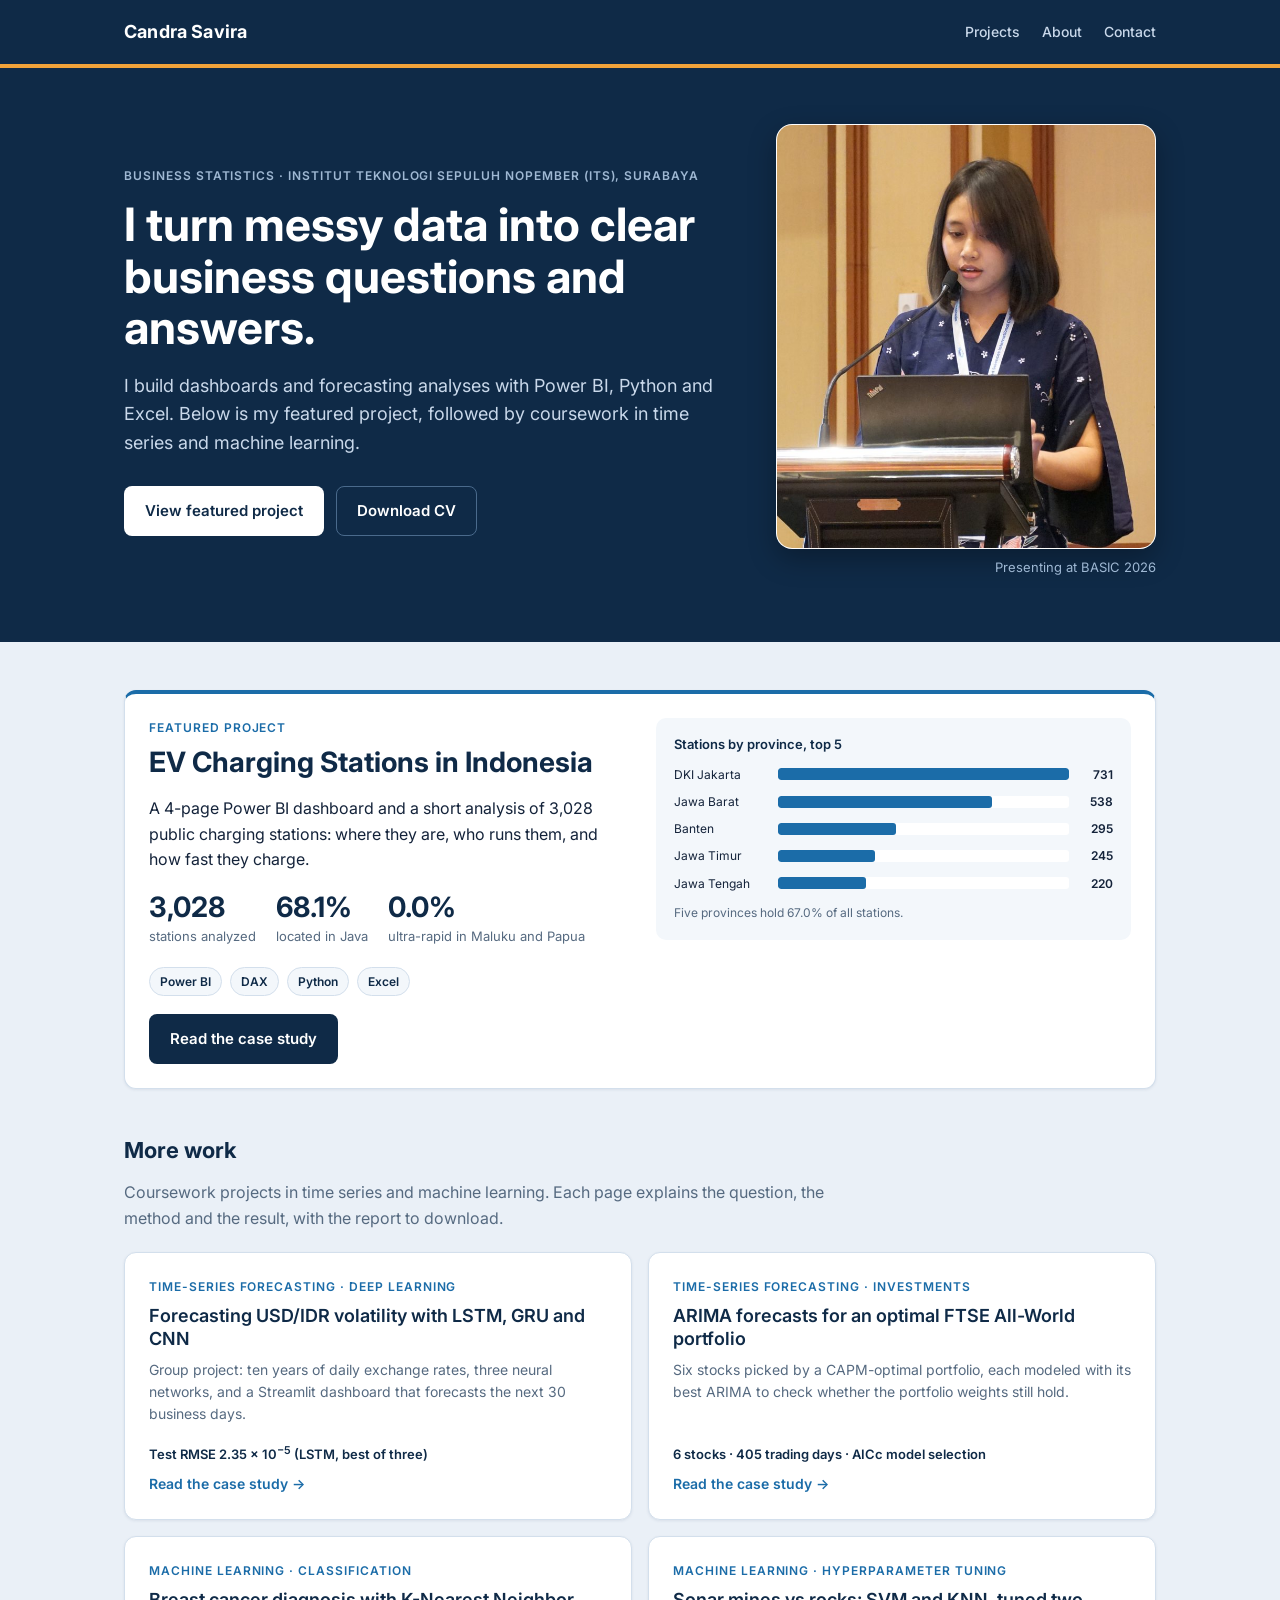
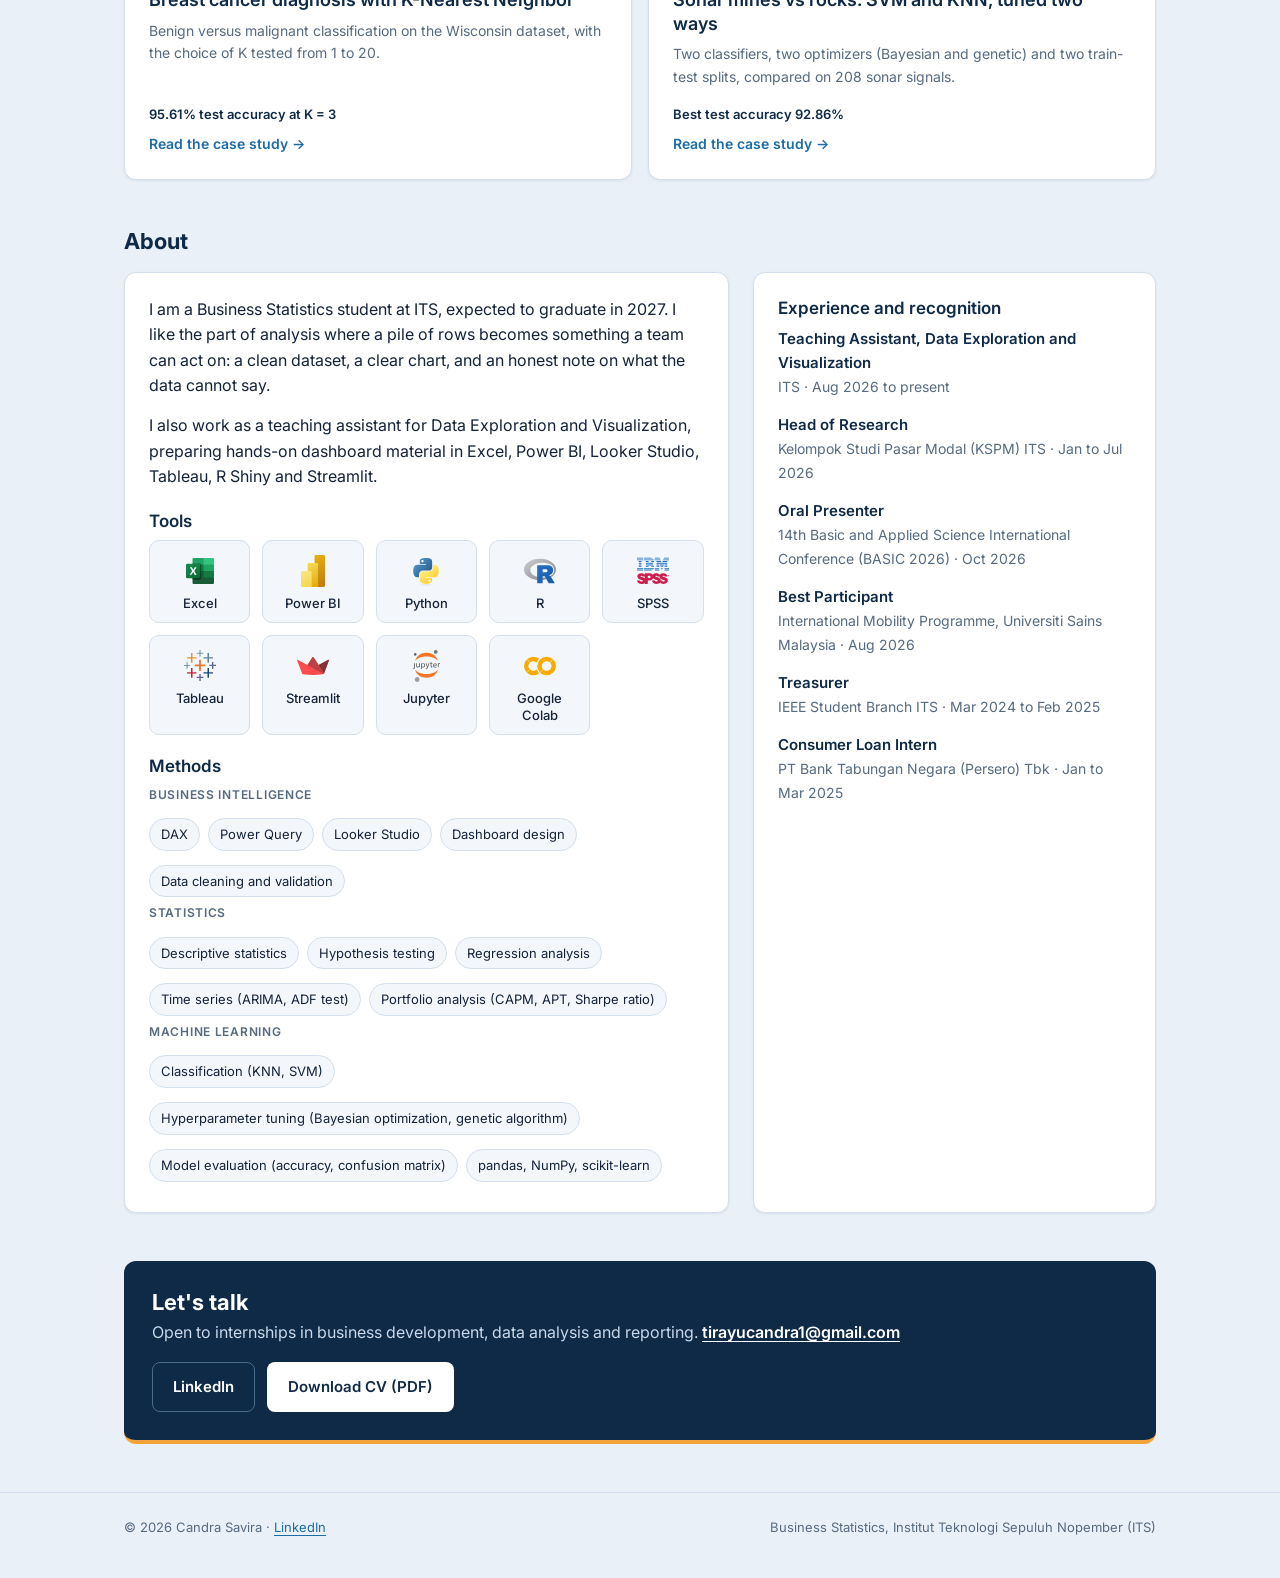
==== index.html @ d4ba43c1 "Add files via upload" ====
<!doctype html>
<html lang="en">
<head>
<meta charset="utf-8">
<meta name="viewport" content="width=device-width, initial-scale=1">
<title>Candra Savira | Data analysis and forecasting portfolio</title>
<meta name="description" content="Portfolio of Candra Savira, Business Statistics student at ITS: Power BI dashboards, time-series forecasting and machine learning projects.">
<meta property="og:title" content="Candra Savira | Data analysis and forecasting portfolio">
<meta property="og:description" content="Portfolio of Candra Savira, Business Statistics student at ITS: Power BI dashboards, time-series forecasting and machine learning projects.">
<meta property="og:type" content="website">
<meta name="theme-color" content="#0F2A47">
<link rel="icon" href="data:image/svg+xml,%3Csvg xmlns='http://www.w3.org/2000/svg' viewBox='0 0 32 32'%3E%3Crect width='32' height='32' rx='7' fill='%230F2A47'/%3E%3Crect x='7' y='17' width='4' height='8' fill='%23F2A33A'/%3E%3Crect x='14' y='11' width='4' height='14' fill='%2314A098'/%3E%3Crect x='21' y='6' width='4' height='19' fill='%231B6CA8'/%3E%3C/svg%3E">
<link rel="preconnect" href="https://fonts.googleapis.com">
<link rel="preconnect" href="https://fonts.gstatic.com" crossorigin>
<link href="https://fonts.googleapis.com/css2?family=Inter:wght@400;500;600;700&amp;display=swap" rel="stylesheet">
<link rel="stylesheet" href="assets/css/style.css">
</head>
<body>
<header class="site-header"><div class="wrap">
<a class="brand" href="index.html">Candra Savira</a>
<nav class="nav" aria-label="Main"><a href="index.html#projects">Projects</a><a href="index.html#about">About</a><a href="index.html#contact">Contact</a></nav>
</div></header>

<div class="hero"><div class="wrap hero-grid">
<div>
<div class="kicker">Business Statistics &middot; Institut Teknologi Sepuluh Nopember (ITS), Surabaya</div>
<h1>I turn messy data into clear business questions and answers.</h1>
<p>I build dashboards and forecasting analyses with Power BI, Python and Excel. Below is my featured project, followed by coursework in time series and machine learning.</p>
<div class="btns">
<a class="btn btn-primary" href="projects/ev-charging/index.html">View featured project</a>
<a class="btn btn-ghost" href="assets/files/Candra_Savira_CV.pdf" download>Download CV</a>
</div>
</div>
<figure class="portrait"><img src="assets/images/candra.jpg" alt="Candra Savira presenting at a conference podium" width="720" height="806"><figcaption>Presenting at BASIC 2026</figcaption></figure>
</div></div>

<section id="projects"><div class="wrap">
<div class="card featured">
<div>
<div class="eyebrow">Featured project</div>
<h2>EV Charging Stations in Indonesia</h2>
<p>A 4-page Power BI dashboard and a short analysis of 3,028 public charging stations: where they are, who runs them, and how fast they charge.</p>
<div class="stats">
<div class="stat"><b>3,028</b><span>stations analyzed</span></div>
<div class="stat"><b>68.1%</b><span>located in Java</span></div>
<div class="stat alt"><b>0.0%</b><span>ultra-rapid in Maluku and Papua</span></div>
</div>
<ul class="tags"><li>Power BI</li><li>DAX</li><li>Python</li><li>Excel</li></ul>
<a class="btn btn-solid" href="projects/ev-charging/index.html">Read the case study</a>
</div>
<div class="preview">
<h3>Stations by province, top 5</h3>
<div class="bar"><span>DKI Jakarta</span><i><b style="width:100.0%"></b></i><span>731</span></div><div class="bar"><span>Jawa Barat</span><i><b style="width:73.6%"></b></i><span>538</span></div><div class="bar"><span>Banten</span><i><b style="width:40.4%"></b></i><span>295</span></div><div class="bar"><span>Jawa Timur</span><i><b style="width:33.5%"></b></i><span>245</span></div><div class="bar"><span>Jawa Tengah</span><i><b style="width:30.1%"></b></i><span>220</span></div>
<small>Five provinces hold 67.0% of all stations.</small>
</div>
</div>
</div></section>

<section><div class="wrap">
<h2>More work</h2>
<p class="lead">Coursework projects in time series and machine learning. Each page explains the question, the method and the result, with the report to download.</p>
<div class="grid"><a class="card pcard" href="projects/usd-idr-volatility/index.html">
<div class="eyebrow">Time-series forecasting · Deep learning</div><h3>Forecasting USD/IDR volatility with LSTM, GRU and CNN</h3><p>Group project: ten years of daily exchange rates, three neural networks, and a Streamlit dashboard that forecasts the next 30 business days.</p><div class="num">Test RMSE 2.35 &times; 10<sup>&minus;5</sup> (LSTM, best of three)</div><span class="more">Read the case study &rarr;</span></a><a class="card pcard" href="projects/ftse-arima-portfolio/index.html">
<div class="eyebrow">Time-series forecasting · Investments</div><h3>ARIMA forecasts for an optimal FTSE All-World portfolio</h3><p>Six stocks picked by a CAPM-optimal portfolio, each modeled with its best ARIMA to check whether the portfolio weights still hold.</p><div class="num">6 stocks &middot; 405 trading days &middot; AICc model selection</div><span class="more">Read the case study &rarr;</span></a><a class="card pcard" href="projects/breast-cancer-knn/index.html">
<div class="eyebrow">Machine learning · Classification</div><h3>Breast cancer diagnosis with K-Nearest Neighbor</h3><p>Benign versus malignant classification on the Wisconsin dataset, with the choice of K tested from 1 to 20.</p><div class="num">95.61% test accuracy at K = 3</div><span class="more">Read the case study &rarr;</span></a><a class="card pcard" href="projects/sonar-svm-knn/index.html">
<div class="eyebrow">Machine learning · Hyperparameter tuning</div><h3>Sonar mines vs rocks: SVM and KNN, tuned two ways</h3><p>Two classifiers, two optimizers (Bayesian and genetic) and two train-test splits, compared on 208 sonar signals.</p><div class="num">Best test accuracy 92.86%</div><span class="more">Read the case study &rarr;</span></a></div>
</div></section>

<section id="about"><div class="wrap">
<h2>About</h2>
<div class="two">
<div class="card prose">
<p>I am a Business Statistics student at ITS, expected to graduate in 2027. I like the part of analysis where a pile of rows becomes something a team can act on: a clean dataset, a clear chart, and an honest note on what the data cannot say.</p>
<p>I also work as a teaching assistant for Data Exploration and Visualization, preparing hands-on dashboard material in Excel, Power BI, Looker Studio, Tableau, R Shiny and Streamlit.</p>
<h3 style="margin-top:20px">Tools</h3>
<ul class="tools">
<li><img src="assets/icons/excel.svg" alt="" width="32" height="32"><span>Excel</span></li>
<li><img src="assets/icons/powerbi.svg" alt="" width="32" height="32"><span>Power BI</span></li>
<li><img src="assets/icons/python.svg" alt="" width="32" height="32"><span>Python</span></li>
<li><img src="assets/icons/r.svg" alt="" width="32" height="32"><span>R</span></li>
<li><img src="assets/icons/spss.svg" alt="" width="32" height="32"><span>SPSS</span></li>
<li><img src="assets/icons/tableau.svg" alt="" width="32" height="32"><span>Tableau</span></li>
<li><img src="assets/icons/streamlit.svg" alt="" width="32" height="32"><span>Streamlit</span></li>
<li><img src="assets/icons/jupyter.svg" alt="" width="32" height="32"><span>Jupyter</span></li>
<li><img src="assets/icons/colab.svg" alt="" width="32" height="32"><span>Google Colab</span></li>
</ul>
<h3 style="margin-top:20px">Methods</h3>
<p class="mgroup">Business intelligence</p>
<ul class="chips"><li>DAX</li><li>Power Query</li><li>Looker Studio</li><li>Dashboard design</li><li>Data cleaning and validation</li></ul>
<p class="mgroup">Statistics</p>
<ul class="chips"><li>Descriptive statistics</li><li>Hypothesis testing</li><li>Regression analysis</li><li>Time series (ARIMA, ADF test)</li><li>Portfolio analysis (CAPM, APT, Sharpe ratio)</li></ul>
<p class="mgroup">Machine learning</p>
<ul class="chips"><li>Classification (KNN, SVM)</li><li>Hyperparameter tuning (Bayesian optimization, genetic algorithm)</li><li>Model evaluation (accuracy, confusion matrix)</li><li>pandas, NumPy, scikit-learn</li></ul>
</div>
<div class="card">
<h3>Experience and recognition</h3>
<ul class="list">
<li><b>Teaching Assistant, Data Exploration and Visualization</b><span>ITS &middot; Aug 2026 to present</span></li>
<li><b>Head of Research</b><span>Kelompok Studi Pasar Modal (KSPM) ITS &middot; Jan to Jul 2026</span></li>
<li><b>Oral Presenter</b><span>14th Basic and Applied Science International Conference (BASIC 2026) &middot; Oct 2026</span></li>
<li><b>Best Participant</b><span>International Mobility Programme, Universiti Sains Malaysia &middot; Aug 2026</span></li>
<li><b>Treasurer</b><span>IEEE Student Branch ITS &middot; Mar 2024 to Feb 2025</span></li>
<li><b>Consumer Loan Intern</b><span>PT Bank Tabungan Negara (Persero) Tbk &middot; Jan to Mar 2025</span></li>
</ul>
</div>
</div>
</div></section>

<div class="wrap" id="contact"><div class="contact">
<div><h2>Let's talk</h2><p>Open to internships in business development, data analysis and reporting. <a class="mail" href="mailto:tirayucandra1@gmail.com">tirayucandra1@gmail.com</a></p></div>
<div class="btns" style="margin-top:0"><a class="btn btn-ghost" href="https://www.linkedin.com/in/candra-savira-8b4373289/" target="_blank" rel="noopener">LinkedIn</a><a class="btn btn-primary" href="assets/files/Candra_Savira_CV.pdf" download>Download CV (PDF)</a></div>
</div></div>

<footer><div class="wrap"><span>&copy; 2026 Candra Savira &middot; <a href="https://www.linkedin.com/in/candra-savira-8b4373289/" target="_blank" rel="noopener">LinkedIn</a></span><span>Business Statistics, Institut Teknologi Sepuluh Nopember (ITS)</span></div></footer>
<script src="assets/site.js"></script>
</body>
</html>
---- assets/css/style.css ----
:root{
  --navy:#0F2A47; --blue:#1B6CA8; --teal:#14A098; --amber:#F2A33A; --coral:#E5533D;
  --ink:#14233A; --muted:#566A80; --line:#D3DFEC; --bg:#EAF0F7; --card:#FFFFFF; --soft:#F3F7FB;
  --radius:12px;
}
*{box-sizing:border-box}
html{scroll-behavior:smooth}
body{margin:0;background:var(--bg);color:var(--ink);font-family:'Inter',system-ui,-apple-system,'Segoe UI',sans-serif;font-size:16px;line-height:1.6;-webkit-font-smoothing:antialiased}
a{color:var(--blue);text-underline-offset:3px}
a:hover{color:var(--navy)}
img{max-width:100%;height:auto;display:block}
.wrap{max-width:1080px;margin:0 auto;padding:0 24px}

/* header */
.site-header{background:var(--navy);border-bottom:4px solid var(--amber);position:sticky;top:0;z-index:20}
.site-header .wrap{display:flex;align-items:center;justify-content:space-between;gap:16px;min-height:64px;flex-wrap:wrap}
.brand{color:#fff;font-weight:700;font-size:18px;text-decoration:none;letter-spacing:.01em}
.brand:hover{color:#fff}
.nav{display:flex;gap:22px;flex-wrap:wrap}
.nav a{color:#C9D8EA;text-decoration:none;font-size:14px;font-weight:500;padding:6px 0}
.nav a:hover,.nav a[aria-current]{color:#fff}

/* hero */
.hero{background:var(--navy);color:#fff;padding:56px 0 64px}
.kicker{font-size:12px;font-weight:600;letter-spacing:.08em;text-transform:uppercase;color:#9FB8D3}
.hero h1{margin:14px 0 0;font-size:clamp(30px,5vw,46px);line-height:1.12;font-weight:700;max-width:760px}
.hero p{margin:18px 0 0;font-size:18px;color:#C9D8EA;max-width:640px}
.btns{display:flex;flex-wrap:wrap;gap:12px;margin-top:28px}
.btn{display:inline-block;font-weight:600;font-size:15px;text-decoration:none;padding:12px 20px;border-radius:8px;border:1px solid transparent;transition:transform .12s ease}
.btn:hover{transform:translateY(-1px)}
.btn-primary{background:var(--amber);color:var(--navy)}
.btn-primary:hover{color:var(--navy)}
.btn-ghost{background:transparent;color:#fff;border-color:#4A6A8C}
.btn-ghost:hover{color:#fff;border-color:#fff}
.btn-solid{background:var(--navy);color:#fff}
.btn-solid:hover{color:#fff;background:var(--blue)}
.btn-line{background:#fff;color:var(--navy);border-color:#B9C9DB}
.btn-line:hover{border-color:var(--navy);color:var(--navy)}

/* sections */
section{padding:48px 0 0}
h2{margin:0 0 16px;font-size:22px;line-height:1.25;font-weight:700;color:var(--navy)}
h3{margin:0 0 8px;font-size:17px;line-height:1.3;font-weight:600;color:var(--navy)}
.lead{color:var(--muted);max-width:720px;margin:0 0 20px}
.card{background:var(--card);border:1px solid var(--line);border-radius:var(--radius);padding:24px;box-shadow:0 1px 3px rgba(15,42,71,.08)}

/* featured */
.featured{display:grid;grid-template-columns:minmax(0,1fr) minmax(0,1fr);gap:32px;border-top:4px solid var(--blue)}
.eyebrow{font-size:12px;font-weight:600;letter-spacing:.08em;text-transform:uppercase;color:var(--coral)}
.featured h2{font-size:28px;margin-top:8px}
.stats{display:flex;flex-wrap:wrap;gap:20px;margin:18px 0}
.stat b{display:block;font-size:28px;line-height:1.15;color:var(--blue)}
.stat.alt b{color:var(--coral)}
.stat span{font-size:13px;color:var(--muted)}
.tags{display:flex;flex-wrap:wrap;gap:8px;margin:0 0 18px;padding:0;list-style:none}
.tags li{font-size:12px;font-weight:600;padding:4px 10px;border-radius:999px;background:var(--soft);color:var(--navy);border:1px solid var(--line)}
.preview{background:var(--soft);border-radius:10px;padding:18px;align-self:start}
.preview h3{font-size:13px;margin-bottom:12px}
.bar{display:grid;grid-template-columns:96px 1fr 36px;gap:8px;align-items:center;font-size:12px;margin-bottom:8px}
.bar i{display:block;height:12px;background:#fff;border-radius:3px;overflow:hidden}
.bar i b{display:block;height:100%;background:var(--blue);border-radius:3px}
.bar span:last-child{text-align:right;font-weight:600}
.preview small{display:block;margin-top:10px;color:var(--muted);font-size:12px}

/* project grid */
.grid{display:grid;grid-template-columns:repeat(2,minmax(0,1fr));gap:16px}
.pcard{display:flex;flex-direction:column;gap:8px;text-decoration:none;color:inherit;transition:transform .12s ease,box-shadow .12s ease}
.pcard:hover{transform:translateY(-2px);box-shadow:0 6px 18px rgba(15,42,71,.12);color:inherit}
.pcard .eyebrow{color:var(--teal)}
.pcard h3{font-size:18px;margin:0}
.pcard p{margin:0;font-size:14px;color:var(--muted)}
.pcard .num{font-size:13px;font-weight:600;color:var(--navy);margin-top:auto;padding-top:8px}
.pcard .more{font-size:14px;font-weight:600;color:var(--blue)}

/* about */
.two{display:grid;grid-template-columns:minmax(0,3fr) minmax(0,2fr);gap:24px}
.list{margin:0;padding:0;list-style:none;display:flex;flex-direction:column;gap:14px}
.list li{font-size:15px}
.list b{display:block;color:var(--navy);font-weight:600}
.list span{color:var(--muted);font-size:14px}
.chips{display:flex;flex-wrap:wrap;gap:8px;margin:0;padding:0;list-style:none}
.prose .chips{padding-left:0;margin:0 0 0}
.chips li{font-size:13px;padding:5px 11px;border-radius:999px;background:var(--soft);border:1px solid var(--line)}

/* contact */
.contact{margin:48px 0;background:var(--navy);color:#fff;border-radius:var(--radius);padding:28px;display:flex;flex-wrap:wrap;align-items:center;justify-content:space-between;gap:16px;border-bottom:4px solid var(--amber)}
.contact h2{color:#fff;margin:0}
.contact p{margin:4px 0 0;color:#C9D8EA}
.contact a.mail{color:#fff;font-weight:600}

/* project pages */
.phead{background:var(--navy);color:#fff;padding:36px 0 44px}
.back{display:inline-block;color:#9FB8D3;text-decoration:none;font-size:14px;margin-bottom:20px}
.back:hover{color:#fff}
.phead h1{margin:10px 0 0;font-size:clamp(28px,4.2vw,40px);line-height:1.15;font-weight:700;max-width:820px}
.phead p{margin:14px 0 0;color:#C9D8EA;font-size:17px;max-width:720px}
.meta{display:flex;flex-wrap:wrap;gap:8px 28px;margin-top:22px;font-size:13px;color:#9FB8D3}
.meta b{color:#fff;font-weight:600}
.pbody{padding-bottom:16px}
.statrow{display:grid;grid-template-columns:repeat(auto-fit,minmax(180px,1fr));gap:16px;margin-top:-28px;position:relative}
.statrow .card{padding:18px 20px;border-top:4px solid var(--blue)}
.statrow .card:nth-child(2){border-top-color:var(--teal)}
.statrow .card:nth-child(3){border-top-color:var(--amber)}
.statrow .card:nth-child(4){border-top-color:var(--coral)}
.statrow b{display:block;font-size:26px;line-height:1.2;color:var(--navy)}
.statrow span{font-size:13px;color:var(--muted)}
.prose p{margin:0 0 14px;max-width:760px}
.prose ul,.prose ol{margin:0 0 14px;padding-left:22px;max-width:760px}
.prose li{margin-bottom:6px}
figure{margin:0 0 20px}
figure img{border-radius:10px;border:1px solid var(--line);background:#fff}
figcaption{font-size:13px;color:var(--muted);margin-top:8px}
.shots{display:grid;grid-template-columns:repeat(2,minmax(0,1fr));gap:16px}
.shots figure{margin:0}
table{border-collapse:collapse;width:100%;font-size:14px;background:#fff}
th,td{padding:10px 12px;border-bottom:1px solid var(--line);text-align:left;vertical-align:top}
th{background:var(--soft);color:var(--navy);font-weight:600;font-size:13px}
td.n,th.n{text-align:right;font-variant-numeric:tabular-nums}
tr.best td{background:#EAF6F5;font-weight:600}
.tablewrap{overflow-x:auto;border:1px solid var(--line);border-radius:10px}
.callout{border-left:4px solid var(--amber);background:#FFF8EA;border-radius:8px;padding:16px 18px;max-width:760px}
.callout h3{margin-bottom:6px}
.callout ul{margin:0;padding-left:20px}
.files{display:flex;flex-wrap:wrap;gap:12px}
footer{border-top:1px solid var(--line);padding:24px 0 40px;font-size:13px;color:var(--muted)}
footer .wrap{display:flex;flex-wrap:wrap;justify-content:space-between;gap:8px}

@media (max-width:760px){
  .featured,.two,.grid,.shots{grid-template-columns:minmax(0,1fr)}
  .hero{padding:40px 0 48px}
  .wrap{padding:0 18px}
  .bar{grid-template-columns:84px 1fr 34px}
}
@media (prefers-reduced-motion:reduce){*{transition:none!important;scroll-behavior:auto!important}}

/* hero portrait */
.hero-grid{display:grid;grid-template-columns:minmax(0,1.5fr) minmax(0,1fr);gap:40px;align-items:center}
.portrait{margin:0}
.portrait img{width:100%;max-width:380px;margin-left:auto;border-radius:16px;border:3px solid var(--amber);box-shadow:0 12px 32px rgba(0,0,0,.35)}
.portrait figcaption{max-width:380px;margin:8px 0 0 auto;font-size:13px;color:#9FB8D3;text-align:right}
/* tools */
.tools{display:grid;grid-template-columns:repeat(auto-fill,minmax(92px,1fr));gap:12px;margin:0;padding:0;list-style:none}
.prose .tools{padding-left:0}
.tools li{display:flex;flex-direction:column;align-items:center;gap:8px;padding:14px 8px 10px;background:var(--soft);border:1px solid var(--line);border-radius:10px;font-size:13px;font-weight:500;margin:0}
.tools img{width:32px;height:32px;object-fit:contain}
/* interactive embed */
.embed{position:relative;height:0;padding-bottom:62.25%;border:1px solid var(--line);border-radius:10px;overflow:hidden;background:#fff}
.embed iframe{position:absolute;inset:0;width:100%;height:100%;border:0}
.note{font-size:13px;color:var(--muted);margin-top:10px}
@media (max-width:760px){
  .hero-grid{grid-template-columns:minmax(0,1fr);gap:28px}
  .portrait img{max-width:300px;margin:0}
  .portrait figcaption{margin:8px 0 0;text-align:left}
  .embed{padding-bottom:110%}
}

.mgroup{margin:12px 0 6px;font-size:12px;font-weight:600;letter-spacing:.06em;text-transform:uppercase;color:var(--muted)}
.chips{margin-bottom:4px}
.tools li span{text-align:center;line-height:1.3}

/* v3: calmer palette — navy, blue, one amber accent */
.btn-primary{background:#FFFFFF;color:var(--navy)}
.btn-primary:hover{background:#EAF0F7;color:var(--navy)}
.eyebrow,.pcard .eyebrow{color:var(--blue)}
.stat b,.stat.alt b{color:var(--navy)}
.statrow .card,.statrow .card:nth-child(2),.statrow .card:nth-child(3),.statrow .card:nth-child(4){border-top-color:var(--blue)}
.portrait img{border:1px solid rgba(255,255,255,.28);box-shadow:0 10px 28px rgba(0,0,0,.3)}
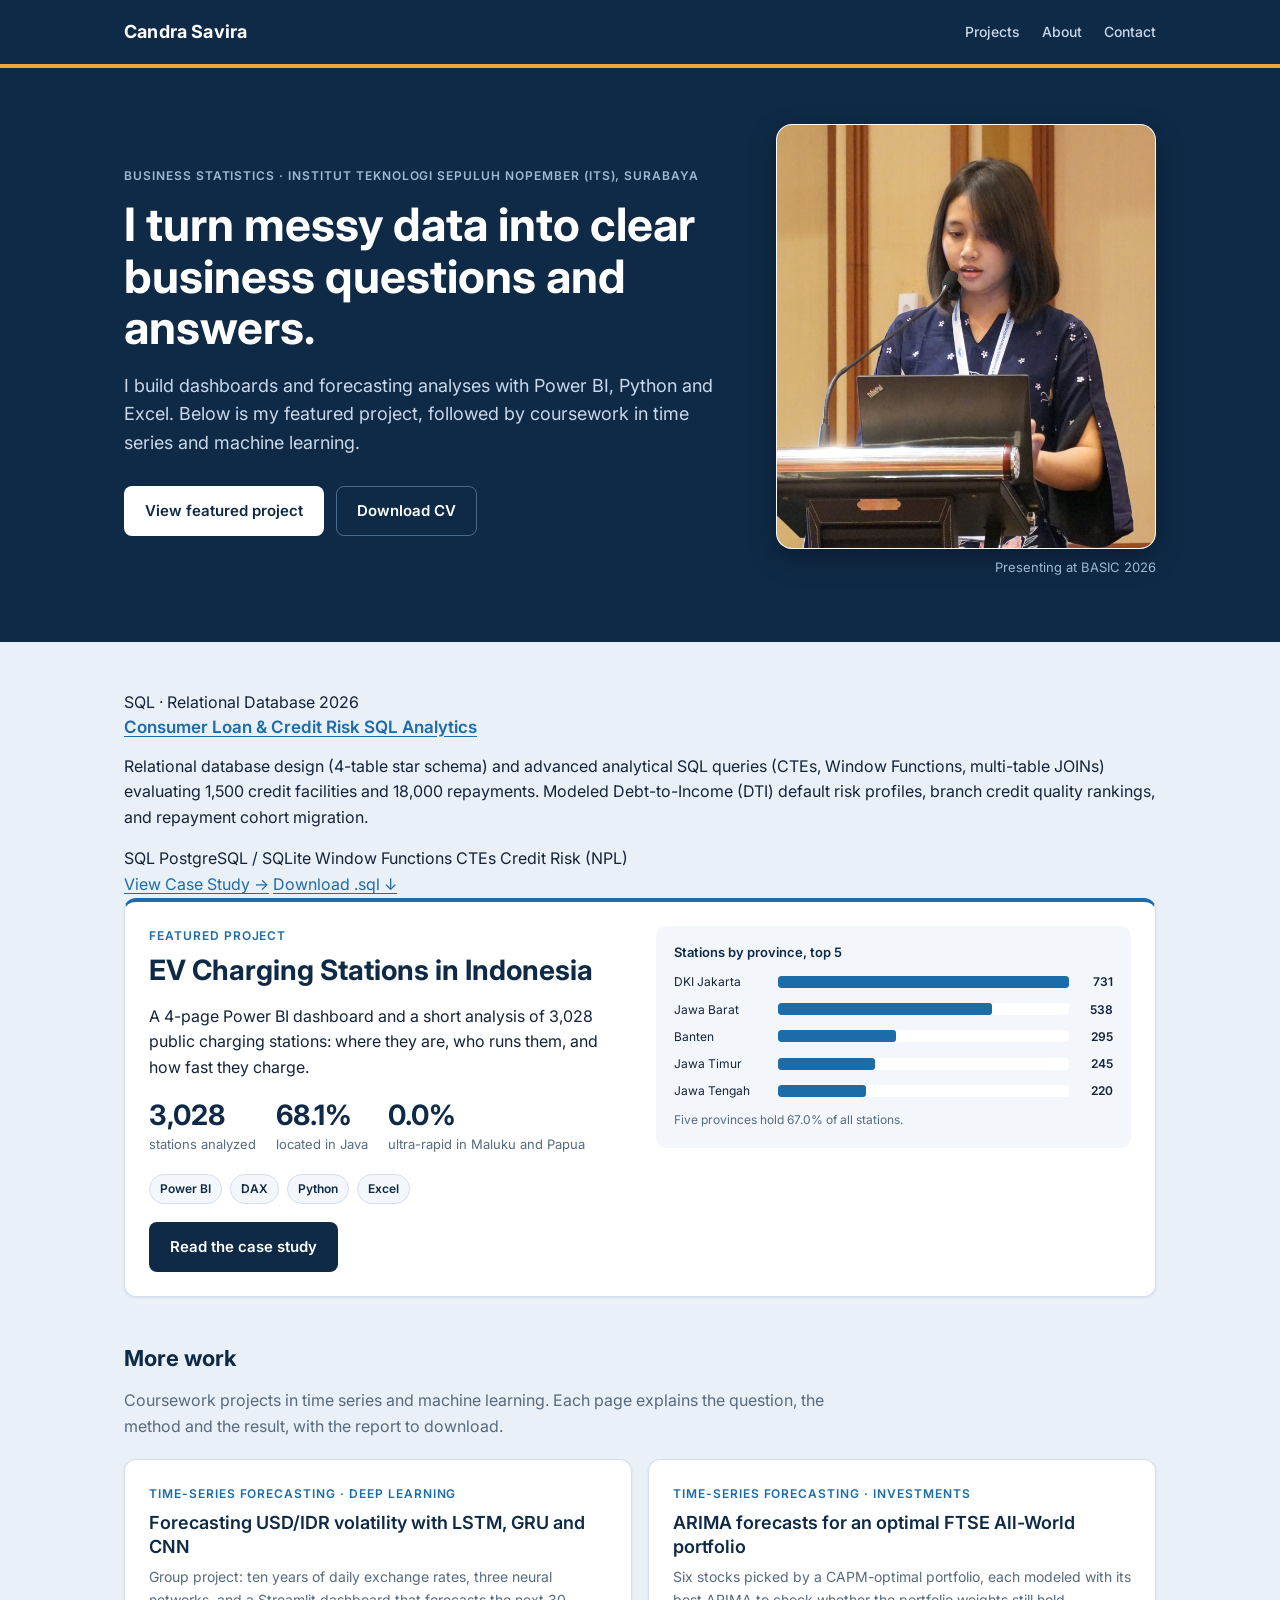
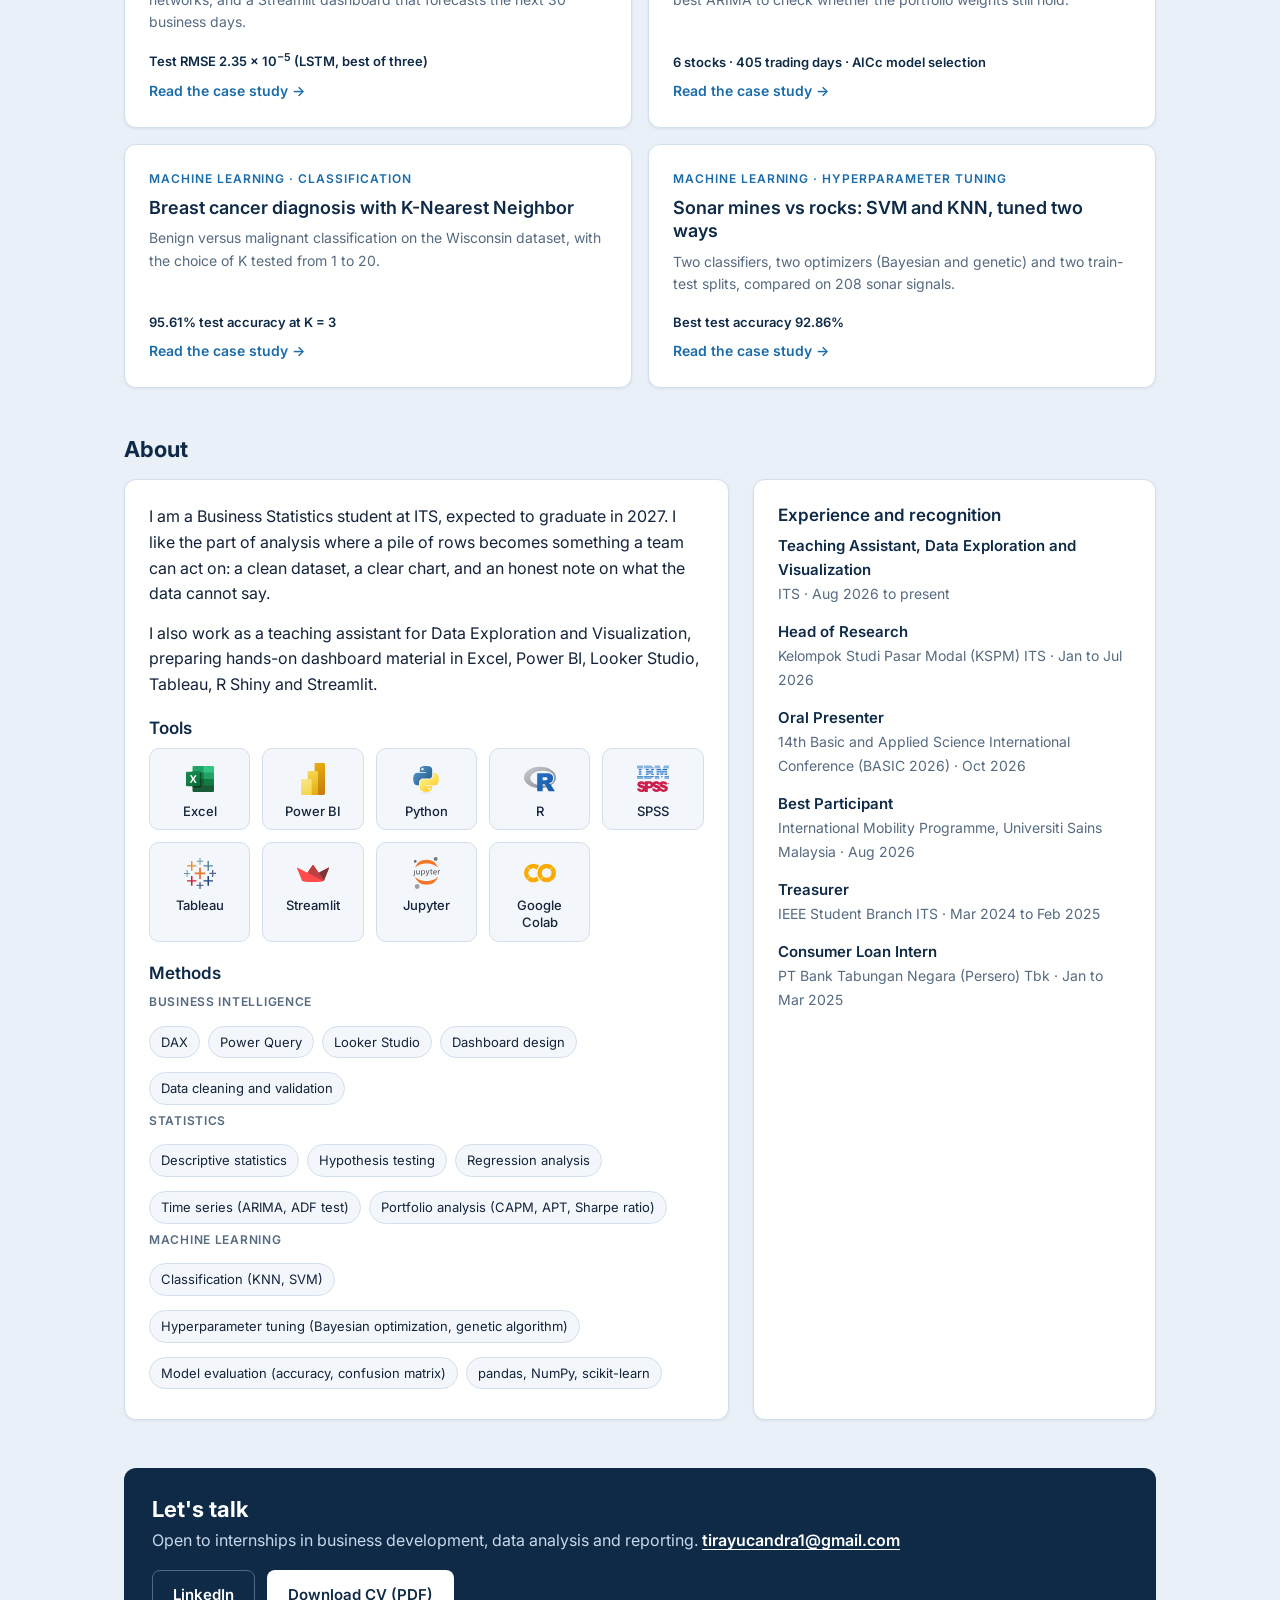
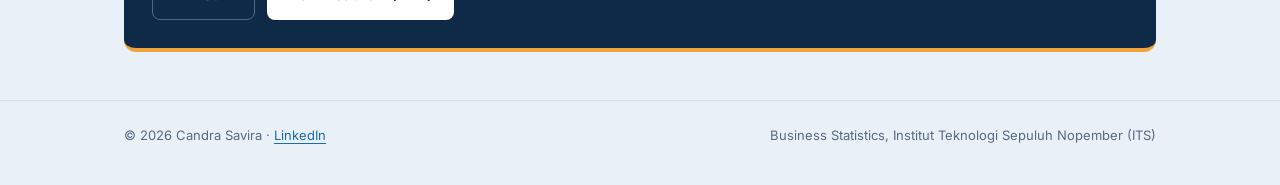
==== commit c6711c0d: "Update index.html" ====
--- a/index.html
+++ b/index.html
@@ -35,7 +35,32 @@
 </div></div>
 
 <section id="projects"><div class="wrap">
-<div class="card featured">
+<div class="project-card" data-category="sql-database">
+  <div class="project-card-header">
+    <span class="badge badge-primary">SQL · Relational Database</span>
+    <span class="project-year">2026</span>
+  </div>
+  <div class="project-card-body">
+    <h3 class="project-card-title">
+      <a href="projects/consumer-loan-sql/index.html">Consumer Loan &amp; Credit Risk SQL Analytics</a>
+    </h3>
+    <p class="project-card-desc">
+      Relational database design (4-table star schema) and advanced analytical SQL queries (CTEs, Window Functions, multi-table JOINs) evaluating 1,500 credit facilities and 18,000 repayments. Modeled Debt-to-Income (DTI) default risk profiles, branch credit quality rankings, and repayment cohort migration.
+    </p>
+    <div class="project-tech-stack">
+      <span class="tech-tag">SQL</span>
+      <span class="tech-tag">PostgreSQL / SQLite</span>
+      <span class="tech-tag">Window Functions</span>
+      <span class="tech-tag">CTEs</span>
+      <span class="tech-tag">Credit Risk (NPL)</span>
+    </div>
+  </div>
+  <div class="project-card-footer">
+    <a class="btn-link" href="projects/consumer-loan-sql/index.html">View Case Study &rarr;</a>
+    <a class="btn-link-sec" href="projects/consumer-loan-sql/assets/analytics_queries.sql" download>Download .sql &darr;</a>
+  </div>
+</div>
+  <div class="card featured">
 <div>
 <div class="eyebrow">Featured project</div>
 <h2>EV Charging Stations in Indonesia</h2>
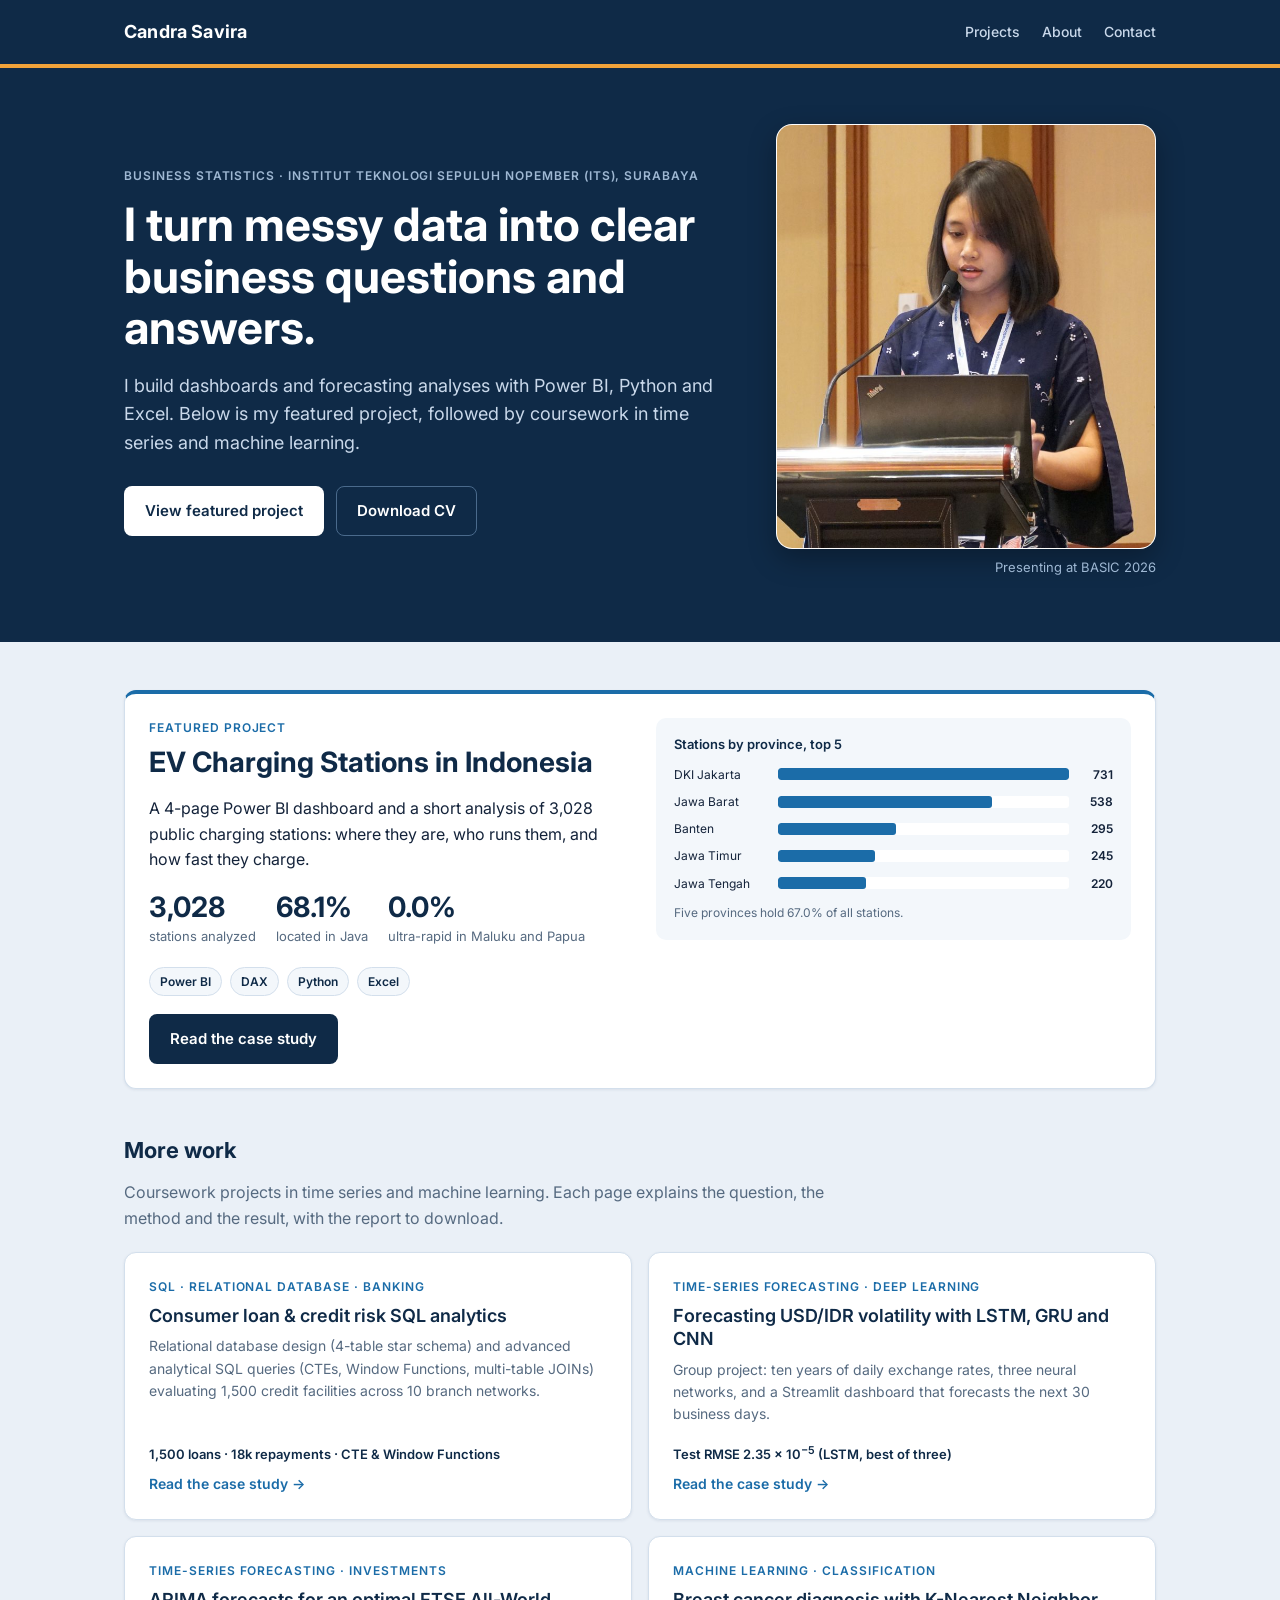
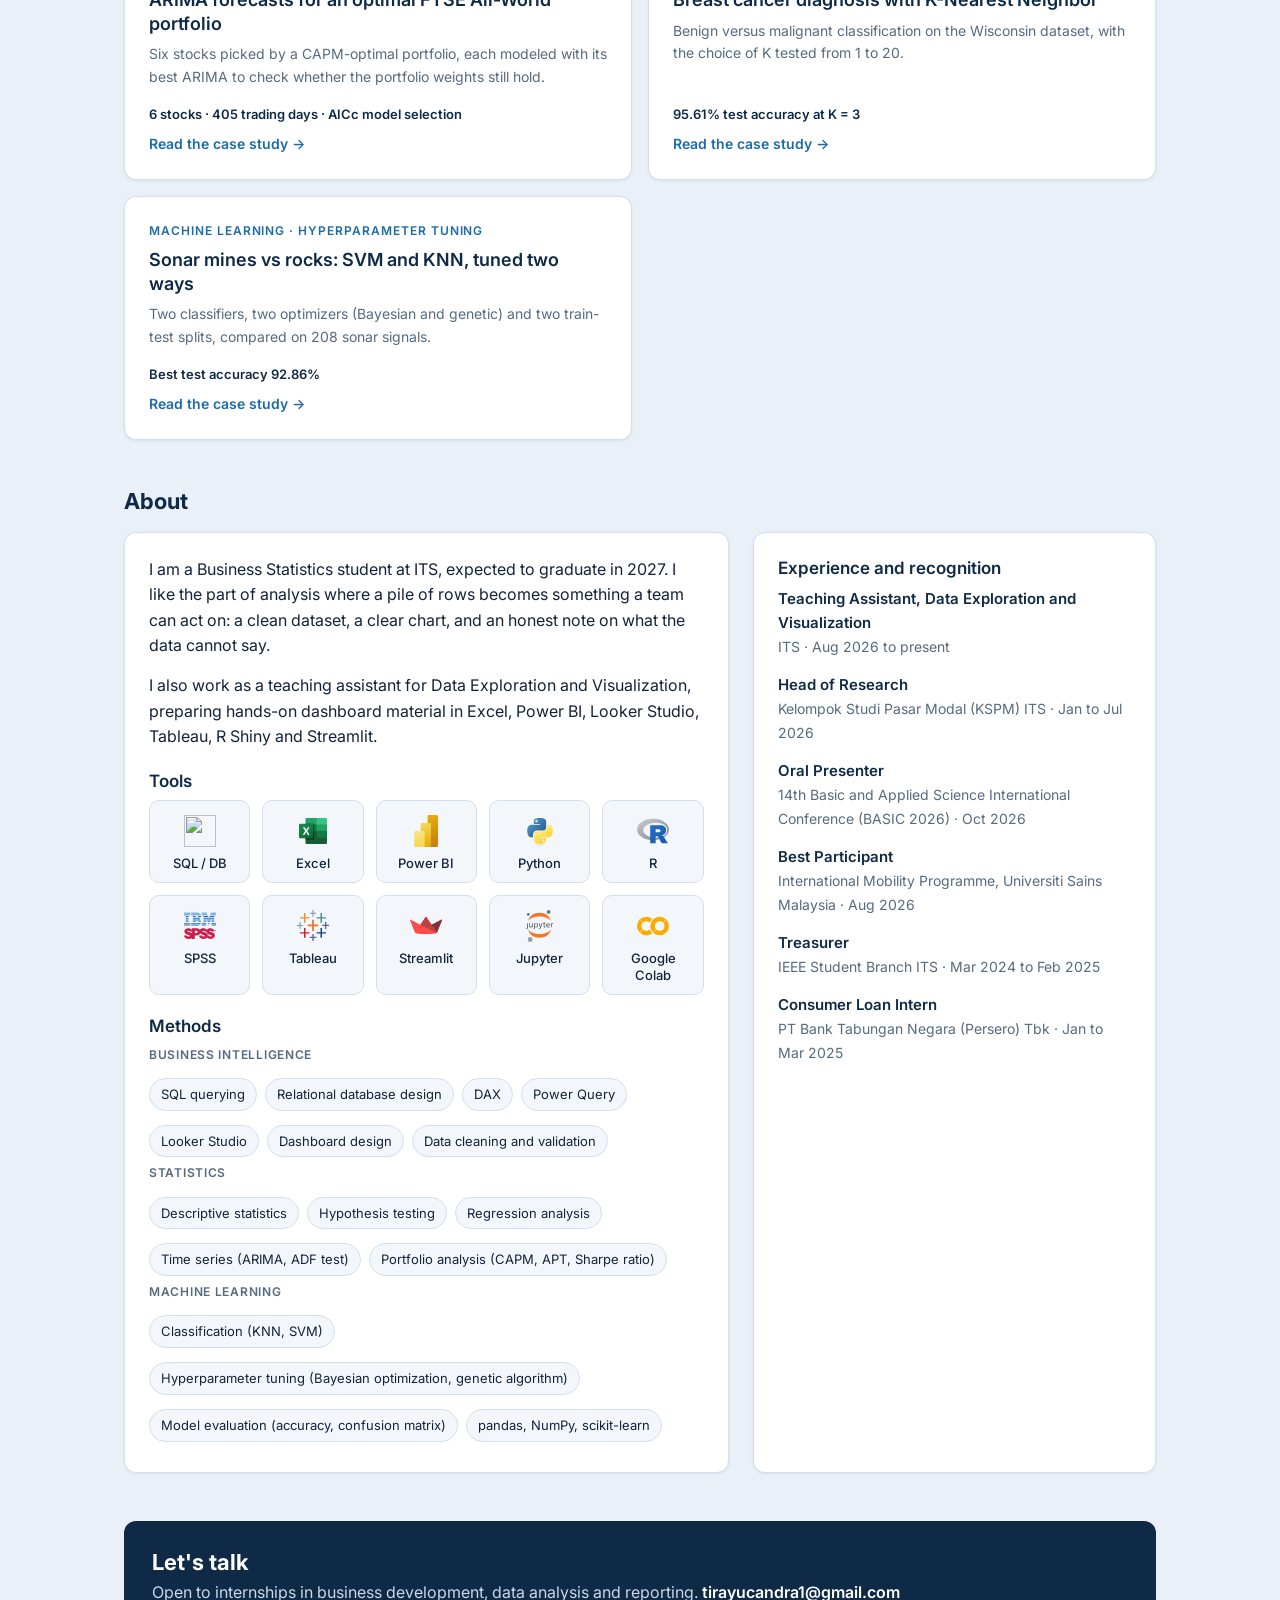
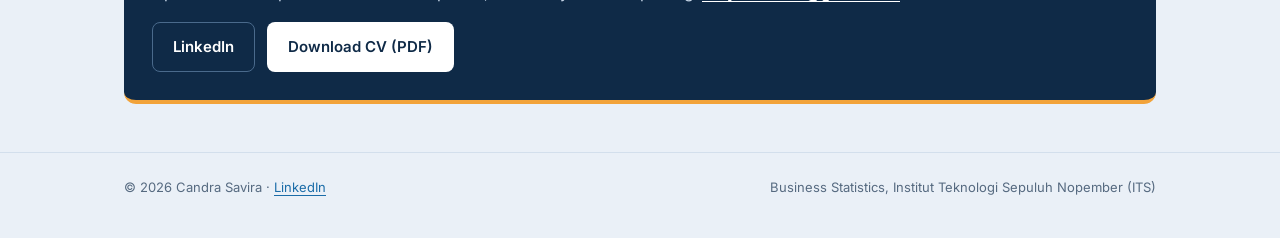
==== commit 0f3d455a: "Add files via upload" ====
--- a/index.html
+++ b/index.html
@@ -35,32 +35,7 @@
 </div></div>
 
 <section id="projects"><div class="wrap">
-<div class="project-card" data-category="sql-database">
-  <div class="project-card-header">
-    <span class="badge badge-primary">SQL · Relational Database</span>
-    <span class="project-year">2026</span>
-  </div>
-  <div class="project-card-body">
-    <h3 class="project-card-title">
-      <a href="projects/consumer-loan-sql/index.html">Consumer Loan &amp; Credit Risk SQL Analytics</a>
-    </h3>
-    <p class="project-card-desc">
-      Relational database design (4-table star schema) and advanced analytical SQL queries (CTEs, Window Functions, multi-table JOINs) evaluating 1,500 credit facilities and 18,000 repayments. Modeled Debt-to-Income (DTI) default risk profiles, branch credit quality rankings, and repayment cohort migration.
-    </p>
-    <div class="project-tech-stack">
-      <span class="tech-tag">SQL</span>
-      <span class="tech-tag">PostgreSQL / SQLite</span>
-      <span class="tech-tag">Window Functions</span>
-      <span class="tech-tag">CTEs</span>
-      <span class="tech-tag">Credit Risk (NPL)</span>
-    </div>
-  </div>
-  <div class="project-card-footer">
-    <a class="btn-link" href="projects/consumer-loan-sql/index.html">View Case Study &rarr;</a>
-    <a class="btn-link-sec" href="projects/consumer-loan-sql/assets/analytics_queries.sql" download>Download .sql &darr;</a>
-  </div>
-</div>
-  <div class="card featured">
+<div class="card featured">
 <div>
 <div class="eyebrow">Featured project</div>
 <h2>EV Charging Stations in Indonesia</h2>
@@ -84,7 +59,8 @@
 <section><div class="wrap">
 <h2>More work</h2>
 <p class="lead">Coursework projects in time series and machine learning. Each page explains the question, the method and the result, with the report to download.</p>
-<div class="grid"><a class="card pcard" href="projects/usd-idr-volatility/index.html">
+<div class="grid"><a class="card pcard" href="projects/consumer-loan-sql/index.html">
+<div class="eyebrow">SQL · Relational Database · Banking</div><h3>Consumer loan &amp; credit risk SQL analytics</h3><p>Relational database design (4-table star schema) and advanced analytical SQL queries (CTEs, Window Functions, multi-table JOINs) evaluating 1,500 credit facilities across 10 branch networks.</p><div class="num">1,500 loans &middot; 18k repayments &middot; CTE &amp; Window Functions</div><span class="more">Read the case study &rarr;</span></a><a class="card pcard" href="projects/usd-idr-volatility/index.html">
 <div class="eyebrow">Time-series forecasting · Deep learning</div><h3>Forecasting USD/IDR volatility with LSTM, GRU and CNN</h3><p>Group project: ten years of daily exchange rates, three neural networks, and a Streamlit dashboard that forecasts the next 30 business days.</p><div class="num">Test RMSE 2.35 &times; 10<sup>&minus;5</sup> (LSTM, best of three)</div><span class="more">Read the case study &rarr;</span></a><a class="card pcard" href="projects/ftse-arima-portfolio/index.html">
 <div class="eyebrow">Time-series forecasting · Investments</div><h3>ARIMA forecasts for an optimal FTSE All-World portfolio</h3><p>Six stocks picked by a CAPM-optimal portfolio, each modeled with its best ARIMA to check whether the portfolio weights still hold.</p><div class="num">6 stocks &middot; 405 trading days &middot; AICc model selection</div><span class="more">Read the case study &rarr;</span></a><a class="card pcard" href="projects/breast-cancer-knn/index.html">
 <div class="eyebrow">Machine learning · Classification</div><h3>Breast cancer diagnosis with K-Nearest Neighbor</h3><p>Benign versus malignant classification on the Wisconsin dataset, with the choice of K tested from 1 to 20.</p><div class="num">95.61% test accuracy at K = 3</div><span class="more">Read the case study &rarr;</span></a><a class="card pcard" href="projects/sonar-svm-knn/index.html">
@@ -99,6 +75,7 @@
 <p>I also work as a teaching assistant for Data Exploration and Visualization, preparing hands-on dashboard material in Excel, Power BI, Looker Studio, Tableau, R Shiny and Streamlit.</p>
 <h3 style="margin-top:20px">Tools</h3>
 <ul class="tools">
+<li><img src="assets/icons/sql.svg" alt="" width="32" height="32"><span>SQL / DB</span></li>
 <li><img src="assets/icons/excel.svg" alt="" width="32" height="32"><span>Excel</span></li>
 <li><img src="assets/icons/powerbi.svg" alt="" width="32" height="32"><span>Power BI</span></li>
 <li><img src="assets/icons/python.svg" alt="" width="32" height="32"><span>Python</span></li>
@@ -111,7 +88,7 @@
 </ul>
 <h3 style="margin-top:20px">Methods</h3>
 <p class="mgroup">Business intelligence</p>
-<ul class="chips"><li>DAX</li><li>Power Query</li><li>Looker Studio</li><li>Dashboard design</li><li>Data cleaning and validation</li></ul>
+<ul class="chips"><li>SQL querying</li><li>Relational database design</li><li>DAX</li><li>Power Query</li><li>Looker Studio</li><li>Dashboard design</li><li>Data cleaning and validation</li></ul>
 <p class="mgroup">Statistics</p>
 <ul class="chips"><li>Descriptive statistics</li><li>Hypothesis testing</li><li>Regression analysis</li><li>Time series (ARIMA, ADF test)</li><li>Portfolio analysis (CAPM, APT, Sharpe ratio)</li></ul>
 <p class="mgroup">Machine learning</p>
